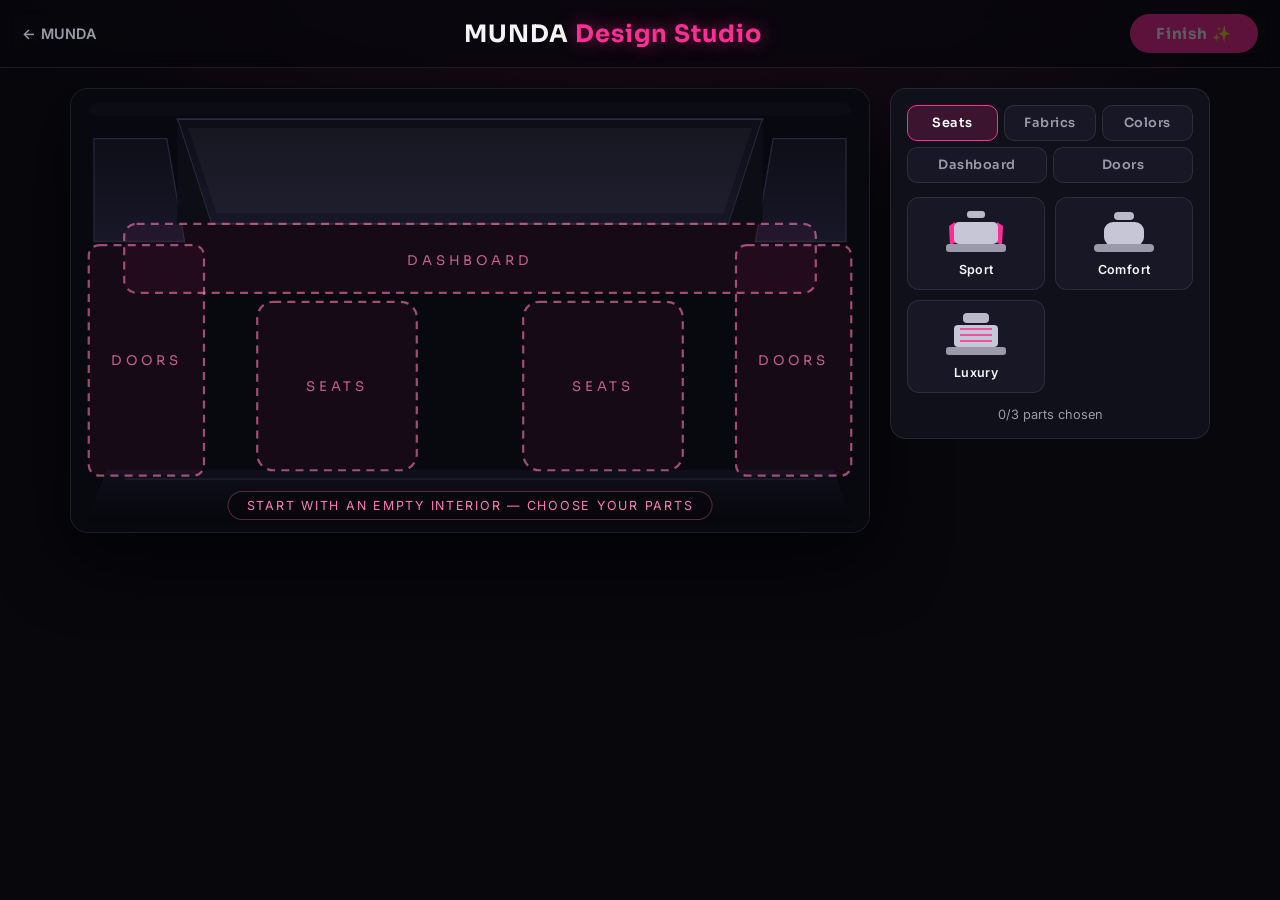
==== design.html @ 10d0bc02 "commit" ====
<!DOCTYPE html>
<html lang="en">
<head>
  <meta charset="UTF-8" />
  <meta name="viewport" content="width=device-width, initial-scale=1.0" />
  <title>Design Your Car Interior — MUNDA</title>
  <meta name="description" content="MUNDA Design Studio — design your own car interior: choose seats, fabrics, colors, dashboards and door panels. Your MUNDA Interior!" />
  <link rel="icon" type="image/png" href="assets/img/logo/favicon.png" />

  <link rel="preconnect" href="https://fonts.googleapis.com" />
  <link rel="preconnect" href="https://fonts.gstatic.com" crossorigin />
  <link href="https://fonts.googleapis.com/css2?family=Sora:wght@300;400;500;600;700;800&family=Inter:wght@300;400;500;600&display=swap" rel="stylesheet" />

  <link rel="stylesheet" href="assets/css/design.css" />
</head>
<body>

  <!-- ===== Top bar ===== -->
  <header class="topbar">
    <a href="index.html" class="topbar__back">← MUNDA</a>
    <h1 class="topbar__title">MUNDA <span>Design Studio</span></h1>
    <button class="finish-btn" id="finishBtn" disabled>Finish ✨</button>
  </header>

  <!-- ===== Studio ===== -->
  <main class="studio">

    <!-- preview -->
    <div class="preview">
      <div class="preview__ambient" id="ambient"></div>

      <svg id="studioSvg" viewBox="0 0 900 500" preserveAspectRatio="xMidYMid meet">
        <defs>
          <linearGradient id="glassGrad" x1="0" y1="0" x2="0" y2="1">
            <stop offset="0" stop-color="#0e0e18" />
            <stop offset="1" stop-color="#171727" />
          </linearGradient>
          <linearGradient id="floorGrad" x1="0" y1="0" x2="0" y2="1">
            <stop offset="0" stop-color="#10101c" />
            <stop offset="1" stop-color="#06060b" />
          </linearGradient>
          <linearGradient id="dashGrad" x1="0" y1="0" x2="0" y2="1">
            <stop offset="0" stop-color="#1a1a2a" />
            <stop offset="1" stop-color="#10101a" />
          </linearGradient>

          <!-- fabrics -->
          <pattern id="pat-solid" width="20" height="20" patternUnits="userSpaceOnUse">
            <rect width="20" height="20" fill="#181826" />
          </pattern>
          <pattern id="pat-carbon" width="34" height="30" patternUnits="userSpaceOnUse">
            <rect width="34" height="30" fill="#12121e" />
            <path d="M17 0 L34 10 L34 20 L17 30 L0 20 L0 10 Z" fill="var(--acc)" opacity="0.45" />
            <path d="M17 15 L29 21 L29 26 L17 32 L5 26 L5 21 Z" fill="var(--acc)" opacity="0.22" />
          </pattern>
          <pattern id="pat-quilt" width="36" height="36" patternUnits="userSpaceOnUse">
            <rect width="36" height="36" fill="#141420" />
            <path d="M0 18 L18 0 L36 18 L18 36 Z" fill="none" stroke="var(--acc)" stroke-width="1.6" opacity="0.5" />
          </pattern>
          <pattern id="pat-mesh" width="22" height="22" patternUnits="userSpaceOnUse">
            <rect width="22" height="22" fill="#12121e" />
            <circle cx="11" cy="11" r="3.6" fill="var(--acc)" opacity="0.55" />
          </pattern>
        </defs>

        <!-- ===== cabin base (empty interior) ===== -->
        <rect width="900" height="500" fill="#08080f" />
        <!-- headliner -->
        <rect x="20" y="16" width="860" height="14" rx="7" fill="#0c0c15" />
        <!-- windshield -->
        <path d="M120 34 L780 34 L742 152 L158 152 Z" fill="url(#glassGrad)" stroke="#2a2a40" stroke-width="2" />
        <path d="M132 44 L768 44 L736 140 L164 140 Z" fill="rgba(255,255,255,0.035)" />
        <!-- side windows -->
        <path d="M26 56 L108 56 L128 172 L26 172 Z" fill="url(#glassGrad)" stroke="#26263a" stroke-width="1.5" />
        <path d="M792 56 L874 56 L874 172 L772 172 Z" fill="url(#glassGrad)" stroke="#26263a" stroke-width="1.5" />
        <!-- A pillars -->
        <path d="M120 34 L158 152 L120 152 Z" fill="#0d0d16" />
        <path d="M780 34 L742 152 L780 152 Z" fill="#0d0d16" />
        <!-- floor -->
        <path d="M40 430 L860 430 L882 490 L18 490 Z" fill="url(#floorGrad)" />
        <path d="M60 440 L840 440" stroke="#1c1c2a" stroke-width="2" />

        <!-- ===== empty placeholders (dashed pink) ===== -->
        <g id="phDash">
          <rect x="60" y="152" width="780" height="78" rx="14" class="ph" />
          <text x="450" y="199" class="ph-label">DASHBOARD</text>
        </g>
        <g id="phSeats">
          <rect x="210" y="240" width="180" height="190" rx="18" class="ph" />
          <rect x="510" y="240" width="180" height="190" rx="18" class="ph" />
          <text x="300" y="341" class="ph-label">SEATS</text>
          <text x="600" y="341" class="ph-label">SEATS</text>
        </g>
        <g id="phDoors">
          <rect x="20" y="176" width="130" height="260" rx="12" class="ph" />
          <rect x="750" y="176" width="130" height="260" rx="12" class="ph" />
          <text x="85" y="311" class="ph-label">DOORS</text>
          <text x="815" y="311" class="ph-label">DOORS</text>
        </g>

        <!-- ===== SEATS variants ===== -->
        <g class="seatvar" data-var="sport" style="display:none">
          <g transform="translate(300 340)">
            <g transform="translate(-85 -95)">
              <rect x="42" y="2" width="86" height="26" rx="10" class="fabric" />
              <path d="M6 34 L-8 42 L-6 150 L14 144 Z" class="acc" />
              <path d="M164 34 L178 42 L176 150 L156 144 Z" class="acc" />
              <rect x="10" y="36" width="150" height="106" rx="14" class="fabric" />
              <rect x="2" y="146" width="166" height="40" rx="10" class="fabric" />
            </g>
          </g>
          <g transform="translate(600 340)">
            <g transform="translate(-85 -95)">
              <rect x="42" y="2" width="86" height="26" rx="10" class="fabric" />
              <path d="M6 34 L-8 42 L-6 150 L14 144 Z" class="acc" />
              <path d="M164 34 L178 42 L176 150 L156 144 Z" class="acc" />
              <rect x="10" y="36" width="150" height="106" rx="14" class="fabric" />
              <rect x="2" y="146" width="166" height="40" rx="10" class="fabric" />
            </g>
          </g>
        </g>

        <g class="seatvar" data-var="comfort" style="display:none">
          <g transform="translate(300 340)">
            <g transform="translate(-85 -95)">
              <rect x="36" y="4" width="98" height="28" rx="13" class="fabric" />
              <rect x="14" y="36" width="142" height="108" rx="20" class="fabric" />
              <rect x="0" y="146" width="170" height="42" rx="16" class="fabric" />
            </g>
          </g>
          <g transform="translate(600 340)">
            <g transform="translate(-85 -95)">
              <rect x="36" y="4" width="98" height="28" rx="13" class="fabric" />
              <rect x="14" y="36" width="142" height="108" rx="20" class="fabric" />
              <rect x="0" y="146" width="170" height="42" rx="16" class="fabric" />
            </g>
          </g>
        </g>

        <g class="seatvar" data-var="luxury" style="display:none">
          <g transform="translate(300 340)">
            <g transform="translate(-85 -95)">
              <rect x="30" y="-10" width="110" height="42" rx="14" class="fabric" />
              <rect x="12" y="36" width="146" height="108" rx="14" class="fabric" />
              <path d="M34 60 L150 60 M34 84 L150 84 M34 108 L150 108 M34 132 L150 132" class="stitch" />
              <rect x="2" y="146" width="166" height="40" rx="10" class="fabric" />
            </g>
          </g>
          <g transform="translate(600 340)">
            <g transform="translate(-85 -95)">
              <rect x="30" y="-10" width="110" height="42" rx="14" class="fabric" />
              <rect x="12" y="36" width="146" height="108" rx="14" class="fabric" />
              <path d="M34 60 L150 60 M34 84 L150 84 M34 108 L150 108 M34 132 L150 132" class="stitch" />
              <rect x="2" y="146" width="166" height="40" rx="10" class="fabric" />
            </g>
          </g>
        </g>

        <!-- ===== DASHBOARD variants ===== -->
        <g class="dashvar" data-var="minimal" style="display:none">
          <path d="M60 150 L840 150 L820 168 L80 168 Z" fill="#14141f" stroke="#26263a" stroke-width="1.5" />
          <rect x="60" y="168" width="780" height="62" rx="10" fill="url(#dashGrad)" stroke="#2a2a40" stroke-width="2" />
          <!-- instrument cluster -->
          <rect x="160" y="176" width="210" height="40" rx="9" fill="#0b0b13" stroke="#2e2e46" />
          <circle cx="192" cy="196" r="12" fill="#14141f" stroke="#3a3a55" />
          <circle cx="232" cy="196" r="12" fill="#14141f" stroke="#3a3a55" />
          <rect x="258" y="188" width="66" height="16" rx="4" fill="rgba(255,255,255,0.07)" />
          <!-- steering wheel -->
          <circle cx="320" cy="196" r="38" fill="none" stroke="#2c2c42" stroke-width="11" />
          <path d="M320 158 L320 234 M282 196 L358 196" stroke="#2c2c42" stroke-width="5" />
          <circle cx="320" cy="196" r="11" fill="#1a1a28" stroke="#3a3a55" />
          <!-- vents -->
          <rect x="418" y="180" width="36" height="14" rx="7" fill="#0b0b13" stroke="#2e2e46" />
          <rect x="462" y="180" width="36" height="14" rx="7" fill="#0b0b13" stroke="#2e2e46" />
          <!-- center screen -->
          <rect x="520" y="174" width="220" height="46" rx="8" fill="#0b0b13" stroke="#2e2e46" />
          <rect x="534" y="186" width="96" height="22" rx="4" fill="rgba(255,255,255,0.08)" />
          <rect x="640" y="186" width="86" height="22" rx="4" fill="rgba(255,45,149,0.18)" />
          <!-- glovebox -->
          <path d="M762 176 L762 226" stroke="#232338" stroke-width="2" />
          <rect x="768" y="198" width="50" height="12" rx="6" fill="#14141f" stroke="#2e2e46" />
          <!-- ambient strip -->
          <rect x="70" y="214" width="760" height="9" rx="4.5" class="accstrip" />
        </g>

        <g class="dashvar" data-var="sporty" style="display:none">
          <path d="M60 150 L840 150 L820 168 L80 168 Z" fill="#14141f" stroke="#26263a" stroke-width="1.5" />
          <rect x="60" y="168" width="780" height="62" rx="10" fill="url(#dashGrad)" stroke="#2a2a40" stroke-width="2" />
          <!-- cluster -->
          <rect x="160" y="176" width="200" height="40" rx="9" fill="#0b0b13" stroke="#2e2e46" />
          <circle cx="192" cy="196" r="11" fill="#14141f" stroke="#3a3a55" />
          <circle cx="228" cy="196" r="11" fill="#14141f" stroke="#3a3a55" />
          <rect x="252" y="186" width="60" height="20" rx="4" fill="rgba(255,255,255,0.08)" />
          <!-- flat-bottom wheel -->
          <path d="M282 196 A38 38 0 0 1 358 196 L358 220 Q320 226 282 220 Z" fill="none" stroke="#2c2c42" stroke-width="11" />
          <path d="M320 158 L320 196 M282 196 L358 196" stroke="#2c2c42" stroke-width="5" />
          <circle cx="320" cy="196" r="11" fill="#1a1a28" stroke="#3a3a55" />
          <!-- vents -->
          <circle cx="430" cy="189" r="8" fill="#0b0b13" stroke="#2e2e46" />
          <circle cx="462" cy="189" r="8" fill="#0b0b13" stroke="#2e2e46" />
          <circle cx="494" cy="189" r="8" fill="#0b0b13" stroke="#2e2e46" />
          <!-- screen -->
          <rect x="520" y="174" width="230" height="46" rx="8" fill="#0b0b13" stroke="#2e2e46" />
          <rect x="534" y="186" width="200" height="22" rx="4" fill="rgba(255,45,149,0.14)" />
          <!-- ambient strip -->
          <rect x="70" y="214" width="760" height="9" rx="4.5" class="accstrip" />
        </g>

        <g class="dashvar" data-var="classic" style="display:none">
          <path d="M60 150 L840 150 L820 168 L80 168 Z" fill="#14141f" stroke="#26263a" stroke-width="1.5" />
          <rect x="60" y="168" width="780" height="62" rx="10" fill="url(#dashGrad)" stroke="#2a2a40" stroke-width="2" />
          <!-- wood trim -->
          <rect x="60" y="170" width="780" height="9" class="wood" />
          <!-- analog cluster -->
          <rect x="160" y="182" width="210" height="38" rx="9" fill="#0b0b13" stroke="#2e2e46" />
          <circle cx="190" cy="201" r="11" fill="#14141f" stroke="#3a3a55" />
          <circle cx="226" cy="201" r="11" fill="#14141f" stroke="#3a3a55" />
          <circle cx="262" cy="201" r="11" fill="#14141f" stroke="#3a3a55" />
          <!-- classic wheel -->
          <circle cx="320" cy="201" r="36" fill="none" stroke="#2c2c42" stroke-width="8" />
          <circle cx="320" cy="201" r="13" fill="none" stroke="#3a3a55" stroke-width="2" />
          <!-- radio -->
          <rect x="430" y="186" width="60" height="18" rx="6" fill="#0b0b13" stroke="#2e2e46" />
          <!-- screen -->
          <rect x="520" y="182" width="200" height="38" rx="8" fill="#0b0b13" stroke="#2e2e46" />
          <!-- ambient strip -->
          <rect x="70" y="214" width="760" height="9" rx="4.5" class="accstrip" />
        </g>

        <!-- ===== DOOR PANEL variants ===== -->
        <g class="doorvar" data-var="modern" style="display:none">
          <!-- left door -->
          <g transform="translate(20 176)">
            <path d="M0 14 Q0 0 14 0 L116 0 Q130 0 130 14 L130 260 L0 260 Z" fill="#12121e" stroke="#26263a" stroke-width="2" />
            <rect x="4" y="4" width="122" height="8" rx="4" fill="#0e0e18" />
            <rect x="2" y="12" width="126" height="10" fill="#0a0a12" />
            <rect x="6" y="22" width="118" height="64" rx="8" fill="#171724" stroke="#26263a" />
            <rect x="20" y="92" width="128" height="26" rx="12" fill="#1e1e2e" stroke="#2e2e46" stroke-width="1.5" />
            <rect x="36" y="98" width="58" height="14" rx="7" fill="#2a2a3e" />
            <rect x="24" y="86" width="32" height="8" rx="4" fill="#1a1a28" stroke="#3a3a55" />
            <rect x="88" y="96" width="32" height="18" rx="4" fill="#14141f" stroke="#2e2e46" />
            <rect x="14" y="130" width="102" height="52" rx="10" class="fabric" />
            <circle cx="42" cy="210" r="19" fill="#0b0b13" stroke="#33334c" stroke-width="2.5" />
            <circle cx="42" cy="210" r="8" class="acc" />
            <path d="M14 226 L116 226 L110 254 L20 254 Z" fill="#0e0e18" stroke="#26263a" stroke-width="1.5" />
            <rect x="12" y="240" width="106" height="8" rx="4" class="accstrip" />
          </g>
          <!-- right door -->
          <g transform="translate(750 176)">
            <path d="M0 14 Q0 0 14 0 L116 0 Q130 0 130 14 L130 260 L0 260 Z" fill="#12121e" stroke="#26263a" stroke-width="2" />
            <rect x="4" y="4" width="122" height="8" rx="4" fill="#0e0e18" />
            <rect x="2" y="12" width="126" height="10" fill="#0a0a12" />
            <rect x="6" y="22" width="118" height="64" rx="8" fill="#171724" stroke="#26263a" />
            <rect x="-18" y="92" width="128" height="26" rx="12" fill="#1e1e2e" stroke="#2e2e46" stroke-width="1.5" />
            <rect x="36" y="98" width="58" height="14" rx="7" fill="#2a2a3e" />
            <rect x="74" y="86" width="32" height="8" rx="4" fill="#1a1a28" stroke="#3a3a55" />
            <rect x="10" y="96" width="32" height="18" rx="4" fill="#14141f" stroke="#2e2e46" />
            <rect x="14" y="130" width="102" height="52" rx="10" class="fabric" />
            <circle cx="88" cy="210" r="19" fill="#0b0b13" stroke="#33334c" stroke-width="2.5" />
            <circle cx="88" cy="210" r="8" class="acc" />
            <path d="M14 226 L116 226 L110 254 L20 254 Z" fill="#0e0e18" stroke="#26263a" stroke-width="1.5" />
            <rect x="12" y="240" width="106" height="8" rx="4" class="accstrip" />
          </g>
        </g>

        <g class="doorvar" data-var="sporty" style="display:none">
          <!-- left door -->
          <g transform="translate(20 176)">
            <path d="M0 14 Q0 0 14 0 L116 0 Q130 0 130 14 L130 260 L0 260 Z" fill="#12121e" stroke="#26263a" stroke-width="2" />
            <rect x="4" y="4" width="122" height="8" rx="4" fill="#0e0e18" />
            <path d="M6 22 L124 22 L124 96 L6 118 Z" class="fabric" />
            <rect x="20" y="92" width="128" height="26" rx="12" fill="#1e1e2e" stroke="#2e2e46" stroke-width="1.5" />
            <rect x="24" y="86" width="32" height="8" rx="4" fill="#1a1a28" stroke="#3a3a55" />
            <circle cx="42" cy="176" r="20" fill="#0b0b13" stroke="#33334c" stroke-width="2.5" />
            <circle cx="42" cy="176" r="9" class="acc" />
            <circle cx="42" cy="176" r="3" fill="#0b0b13" />
            <rect x="10" y="214" width="110" height="6" rx="3" class="accstrip" />
            <path d="M14 226 L116 226 L110 254 L20 254 Z" fill="#0e0e18" stroke="#26263a" stroke-width="1.5" />
          </g>
          <!-- right door -->
          <g transform="translate(750 176)">
            <path d="M0 14 Q0 0 14 0 L116 0 Q130 0 130 14 L130 260 L0 260 Z" fill="#12121e" stroke="#26263a" stroke-width="2" />
            <rect x="4" y="4" width="122" height="8" rx="4" fill="#0e0e18" />
            <path d="M6 22 L124 22 L124 96 L6 118 Z" class="fabric" />
            <rect x="-18" y="92" width="128" height="26" rx="12" fill="#1e1e2e" stroke="#2e2e46" stroke-width="1.5" />
            <rect x="74" y="86" width="32" height="8" rx="4" fill="#1a1a28" stroke="#3a3a55" />
            <circle cx="88" cy="176" r="20" fill="#0b0b13" stroke="#33334c" stroke-width="2.5" />
            <circle cx="88" cy="176" r="9" class="acc" />
            <circle cx="88" cy="176" r="3" fill="#0b0b13" />
            <rect x="10" y="214" width="110" height="6" rx="3" class="accstrip" />
            <path d="M14 226 L116 226 L110 254 L20 254 Z" fill="#0e0e18" stroke="#26263a" stroke-width="1.5" />
          </g>
        </g>

        <g class="doorvar" data-var="classic" style="display:none">
          <!-- left door -->
          <g transform="translate(20 176)">
            <path d="M0 14 Q0 0 14 0 L116 0 Q130 0 130 14 L130 260 L0 260 Z" fill="#12121e" stroke="#26263a" stroke-width="2" />
            <rect x="4" y="4" width="122" height="8" rx="4" fill="#0e0e18" />
            <rect x="6" y="22" width="118" height="12" class="wood" />
            <rect x="6" y="40" width="118" height="46" rx="8" fill="#171724" stroke="#26263a" />
            <rect x="20" y="92" width="128" height="26" rx="12" fill="#1e1e2e" stroke="#2e2e46" stroke-width="1.5" />
            <rect x="24" y="86" width="44" height="8" rx="4" fill="#c8c8d8" opacity="0.85" />
            <rect x="14" y="130" width="102" height="52" rx="10" class="fabric" />
            <rect x="30" y="196" width="70" height="18" rx="6" fill="#14141f" stroke="#2e2e46" />
            <rect x="12" y="232" width="106" height="8" rx="4" class="accstrip" />
          </g>
          <!-- right door -->
          <g transform="translate(750 176)">
            <path d="M0 14 Q0 0 14 0 L116 0 Q130 0 130 14 L130 260 L0 260 Z" fill="#12121e" stroke="#26263a" stroke-width="2" />
            <rect x="4" y="4" width="122" height="8" rx="4" fill="#0e0e18" />
            <rect x="6" y="22" width="118" height="12" class="wood" />
            <rect x="6" y="40" width="118" height="46" rx="8" fill="#171724" stroke="#26263a" />
            <rect x="-18" y="92" width="128" height="26" rx="12" fill="#1e1e2e" stroke="#2e2e46" stroke-width="1.5" />
            <rect x="62" y="86" width="44" height="8" rx="4" fill="#c8c8d8" opacity="0.85" />
            <rect x="14" y="130" width="102" height="52" rx="10" class="fabric" />
            <rect x="30" y="196" width="70" height="18" rx="6" fill="#14141f" stroke="#2e2e46" />
            <rect x="12" y="232" width="106" height="8" rx="4" class="accstrip" />
          </g>
        </g>
      </svg>

      <p class="preview__tag" id="previewTag">Start with an empty interior — choose your parts</p>
    </div>

    <!-- ===== panel ===== -->
    <aside class="panel">
      <div class="tabs" id="tabs">
        <button class="tab is-active" data-cat="seats">Seats</button>
        <button class="tab" data-cat="fabric">Fabrics</button>
        <button class="tab" data-cat="color">Colors</button>
        <button class="tab" data-cat="dash">Dashboard</button>
        <button class="tab" data-cat="doors">Doors</button>
      </div>
      <div class="options" id="options"></div>
      <div class="panel__status" id="status"></div>
    </aside>
  </main>

  <!-- ===== Finish overlay ===== -->
  <div class="overlay hidden" id="finishOverlay">
    <div class="overlay__box">
      <div class="overlay__sparkles" aria-hidden="true">
        <span class="sparkle" style="left:6%; top:14%; width:20px; animation-delay:0s;"></span>
        <span class="sparkle" style="left:88%; top:10%; width:24px; animation-delay:.4s;"></span>
        <span class="sparkle" style="left:12%; top:60%; width:15px; animation-delay:.9s;"></span>
        <span class="sparkle" style="left:82%; top:56%; width:18px; animation-delay:.2s;"></span>
        <span class="sparkle" style="left:50%; top:2%; width:16px; animation-delay:.6s;"></span>
        <span class="sparkle" style="left:70%; top:82%; width:13px; animation-delay:1.2s;"></span>
      </div>
      <p class="overlay__eyebrow">MUNDA DESIGN STUDIO</p>
      <h2 class="overlay__title">Your MUNDA Interior.</h2>
      <div class="overlay__car" id="overlayCar"></div>
      <div class="overlay__chips" id="chips"></div>
      <div class="overlay__actions">
        <button class="overlay__btn" id="againBtn">Start over</button>
        <a class="overlay__link" href="index.html">Back to MUNDA</a>
      </div>
    </div>
  </div>

  <script src="assets/js/design.js"></script>
</body>
</html>
---- assets/css/design.css ----
/* ===================== MUNDA Design Studio — design.css ===================== */
:root {
  --bg: #07070c;
  --surface: #10101a;
  --surface-2: #171726;
  --text: #f4f4f6;
  --muted: #9a9aaa;
  --accent: #ff2d95;
  --accent-soft: #ff7ab8;
  --accent-glow: rgba(255, 45, 149, 0.55);
  --border: rgba(255, 255, 255, 0.09);
  --font-head: 'Sora', system-ui, sans-serif;
  --font-body: 'Inter', system-ui, sans-serif;
}

* { margin: 0; padding: 0; box-sizing: border-box; }

body {
  font-family: var(--font-body);
  background:
    radial-gradient(90% 60% at 50% -10%, rgba(255, 45, 149, 0.10) 0%, transparent 60%),
    var(--bg);
  color: var(--text);
  min-height: 100vh;
  display: flex;
  flex-direction: column;
  overflow-x: hidden;
}

button { font-family: inherit; }

/* ===== Top bar ===== */
.topbar {
  display: flex;
  align-items: center;
  justify-content: space-between;
  gap: 16px;
  padding: 14px 22px;
  border-bottom: 1px solid var(--border);
  background: rgba(7, 7, 12, 0.7);
  backdrop-filter: blur(10px);
  position: sticky;
  top: 0;
  z-index: 30;
}
.topbar__back {
  color: var(--muted);
  font-size: 0.9rem;
  font-weight: 600;
  text-decoration: none;
  letter-spacing: 0.02em;
  transition: color 0.2s;
  white-space: nowrap;
}
.topbar__back:hover { color: var(--accent-soft); }
.topbar__title {
  font-family: var(--font-head);
  font-size: clamp(1.05rem, 2.6vw, 1.5rem);
  font-weight: 700;
  letter-spacing: 0.04em;
}
.topbar__title span {
  color: var(--accent);
  text-shadow: 0 0 18px var(--accent-glow);
}
.finish-btn {
  font-family: var(--font-head);
  font-weight: 700;
  font-size: 0.95rem;
  letter-spacing: 0.06em;
  color: #fff;
  background: var(--accent);
  border: none;
  border-radius: 999px;
  padding: 10px 26px;
  cursor: pointer;
  box-shadow: 0 8px 26px var(--accent-glow);
  transition: transform 0.2s, box-shadow 0.2s, opacity 0.2s;
}
.finish-btn:hover:not(:disabled) { transform: translateY(-2px); box-shadow: 0 12px 34px var(--accent-glow); }
.finish-btn:disabled { opacity: 0.35; cursor: not-allowed; box-shadow: none; }

/* ===== Studio layout ===== */
.studio {
  flex: 1;
  width: 100%;
  max-width: 1180px;
  margin: 0 auto;
  padding: 20px;
  display: grid;
  grid-template-columns: minmax(0, 1fr) 320px;
  gap: 20px;
  align-items: start;
}

/* ===== Preview ===== */
.preview {
  position: relative;
  border-radius: 18px;
  border: 1px solid var(--border);
  overflow: hidden;
  background: #08080f;
  box-shadow: 0 24px 70px rgba(0, 0, 0, 0.6);
}
#studioSvg { width: 100%; height: auto; display: block; }
.preview__ambient {
  position: absolute;
  inset: 0;
  pointer-events: none;
  opacity: 0;
  transition: opacity 0.8s ease;
}
.preview__ambient.on {
  opacity: 1;
  animation: ambientPulse 3s ease-in-out infinite;
}
@keyframes ambientPulse {
  0%, 100% { opacity: 0.5; }
  50% { opacity: 0.9; }
}
.preview__tag {
  position: absolute;
  bottom: 12px;
  left: 50%;
  transform: translateX(-50%);
  font-size: 0.78rem;
  letter-spacing: 0.14em;
  text-transform: uppercase;
  color: var(--accent-soft);
  background: rgba(7, 7, 12, 0.75);
  padding: 6px 18px;
  border-radius: 999px;
  border: 1px solid rgba(255, 122, 184, 0.3);
  white-space: nowrap;
  pointer-events: none;
}

/* placeholders */
.ph {
  fill: rgba(255, 45, 149, 0.05);
  stroke: rgba(255, 122, 184, 0.6);
  stroke-width: 2.5;
  stroke-dasharray: 9 7;
  transition: opacity 0.4s ease;
}
.ph-label {
  fill: rgba(255, 122, 184, 0.75);
  font-family: var(--font-head);
  font-size: 15px;
  letter-spacing: 0.3em;
  text-anchor: middle;
  text-transform: uppercase;
}

/* part classes */
.fabric { fill: var(--fabric, url(#pat-solid)); stroke: rgba(0, 0, 0, 0.35); stroke-width: 1.5; }
.acc { fill: var(--acc); }
.accstrip { fill: var(--acc); opacity: 0.9; }
.wood { fill: var(--acc); opacity: 0.55; }
.stitch { fill: none; stroke: var(--acc); stroke-width: 1.6; opacity: 0.7; }

/* variants appear with a quick pop */
.seatvar, .dashvar, .doorvar { animation: popIn 0.35s ease; }
@keyframes popIn {
  from { opacity: 0; transform: translateY(6px); }
  to { opacity: 1; transform: translateY(0); }
}

/* ===== Panel ===== */
.panel {
  background: var(--surface);
  border: 1px solid var(--border);
  border-radius: 16px;
  padding: 16px;
  position: sticky;
  top: 76px;
}
.tabs {
  display: flex;
  flex-wrap: wrap;
  gap: 6px;
  margin-bottom: 14px;
}
.tab {
  flex: 1;
  min-width: 86px;
  background: var(--surface-2);
  border: 1px solid var(--border);
  color: var(--muted);
  font-family: var(--font-head);
  font-size: 0.8rem;
  font-weight: 600;
  letter-spacing: 0.04em;
  border-radius: 10px;
  padding: 9px 6px;
  cursor: pointer;
  transition: border-color 0.2s, color 0.2s, background 0.2s;
}
.tab:hover { color: var(--text); border-color: rgba(255, 122, 184, 0.4); }
.tab.is-active {
  color: #fff;
  background: rgba(255, 45, 149, 0.18);
  border-color: var(--accent);
}

.options {
  display: grid;
  grid-template-columns: 1fr 1fr;
  gap: 10px;
  min-height: 140px;
}
.opt {
  display: flex;
  flex-direction: column;
  align-items: center;
  gap: 8px;
  background: var(--surface-2);
  border: 1.5px solid var(--border);
  border-radius: 12px;
  padding: 12px 8px;
  cursor: pointer;
  transition: border-color 0.2s, transform 0.15s, background 0.2s;
}
.opt:hover { transform: translateY(-2px); border-color: rgba(255, 122, 184, 0.45); }
.opt.is-active {
  border-color: var(--accent);
  background: rgba(255, 45, 149, 0.12);
  box-shadow: 0 0 18px var(--accent-glow);
}
.opt__preview { width: 64px; height: 44px; display: flex; align-items: center; justify-content: center; }
.opt__preview svg { width: 100%; height: 100%; }
.opt__label {
  font-size: 0.78rem;
  font-weight: 600;
  color: var(--text);
  letter-spacing: 0.03em;
}
.opt__swatch {
  width: 38px;
  height: 38px;
  border-radius: 50%;
  border: 3px solid rgba(255, 255, 255, 0.12);
  transition: transform 0.15s, border-color 0.2s, box-shadow 0.2s;
}
.opt.is-active .opt__swatch {
  border-color: #fff;
  box-shadow: 0 0 16px var(--accent-glow);
  transform: scale(1.1);
}
.opt.is-active .opt__preview svg { filter: drop-shadow(0 0 6px var(--accent-glow)); }

.panel__status {
  margin-top: 14px;
  font-size: 0.8rem;
  color: var(--muted);
  text-align: center;
  min-height: 1.2em;
}

/* ===== Overlay ===== */
.overlay {
  position: fixed;
  inset: 0;
  z-index: 100;
  display: flex;
  align-items: center;
  justify-content: center;
  background: rgba(5, 5, 10, 0.86);
  backdrop-filter: blur(8px);
  animation: fadeIn 0.4s ease;
}
@keyframes fadeIn { from { opacity: 0; } to { opacity: 1; } }
.overlay.hidden { display: none; }
.overlay__box {
  position: relative;
  text-align: center;
  background: linear-gradient(165deg, var(--surface-2), var(--surface));
  border: 1px solid rgba(255, 45, 149, 0.35);
  border-radius: 22px;
  padding: 40px 40px 36px;
  max-width: 560px;
  width: calc(100% - 40px);
  box-shadow: 0 0 80px var(--accent-glow);
  animation: popIn 0.45s cubic-bezier(0.2, 1.4, 0.4, 1);
}
@keyframes popIn {
  from { opacity: 0; transform: scale(0.85) translateY(14px); }
  to { opacity: 1; transform: scale(1) translateY(0); }
}
.overlay__eyebrow {
  font-family: var(--font-head);
  font-size: 0.7rem;
  letter-spacing: 0.34em;
  text-transform: uppercase;
  color: var(--accent-soft);
  margin-bottom: 10px;
}
.overlay__title {
  font-family: var(--font-head);
  font-size: clamp(1.7rem, 4.5vw, 2.3rem);
  font-weight: 800;
  line-height: 1.15;
  margin-bottom: 16px;
  background: linear-gradient(180deg, #fff 30%, var(--accent-soft) 100%);
  -webkit-background-clip: text;
  background-clip: text;
  -webkit-text-fill-color: transparent;
}
.overlay__car {
  border-radius: 14px;
  overflow: hidden;
  border: 1px solid var(--border);
  margin-bottom: 16px;
  background: #08080f;
}
.overlay__car svg { width: 100%; height: auto; display: block; }
.overlay__chips {
  display: flex;
  flex-wrap: wrap;
  justify-content: center;
  gap: 8px;
  margin-bottom: 20px;
}
.chip {
  font-size: 0.75rem;
  font-weight: 600;
  color: var(--text);
  background: var(--surface-2);
  border: 1px solid rgba(255, 122, 184, 0.35);
  border-radius: 999px;
  padding: 5px 14px;
}
.chip b { color: var(--accent-soft); font-weight: 700; }
.overlay__btn {
  display: inline-block;
  font-family: var(--font-head);
  font-weight: 700;
  font-size: 1rem;
  letter-spacing: 0.06em;
  color: #fff;
  background: var(--accent);
  border: none;
  border-radius: 999px;
  padding: 12px 34px;
  cursor: pointer;
  box-shadow: 0 10px 34px var(--accent-glow);
  transition: transform 0.2s, box-shadow 0.2s;
}
.overlay__btn:hover { transform: translateY(-2px); box-shadow: 0 14px 40px var(--accent-glow); }
.overlay__link {
  display: block;
  margin-top: 14px;
  color: var(--muted);
  font-size: 0.85rem;
  text-decoration: none;
}
.overlay__link:hover { color: var(--accent-soft); }

/* sparkles */
.sparkle { position: absolute; pointer-events: none; opacity: 0; z-index: 8; }
.sparkle svg { width: 100%; height: 100%; display: block; filter: drop-shadow(0 0 5px rgba(255, 45, 149, 0.85)); }
.overlay__box .sparkle { animation: twinkle 1.8s ease-in-out infinite; }
@keyframes twinkle {
  0%, 100% { opacity: 0; transform: scale(0.4) rotate(0deg); }
  50% { opacity: 1; transform: scale(1.1) rotate(18deg); }
}
.overlay__sparkles { position: absolute; inset: 0; pointer-events: none; }

/* ===== Responsive ===== */
@media (max-width: 900px) {
  .studio { grid-template-columns: 1fr; }
  .panel { position: static; }
}
@media (max-width: 640px) {
  .studio { padding: 12px; }
  .topbar { padding: 12px 16px; }
  .overlay__box { padding: 30px 22px; }
}
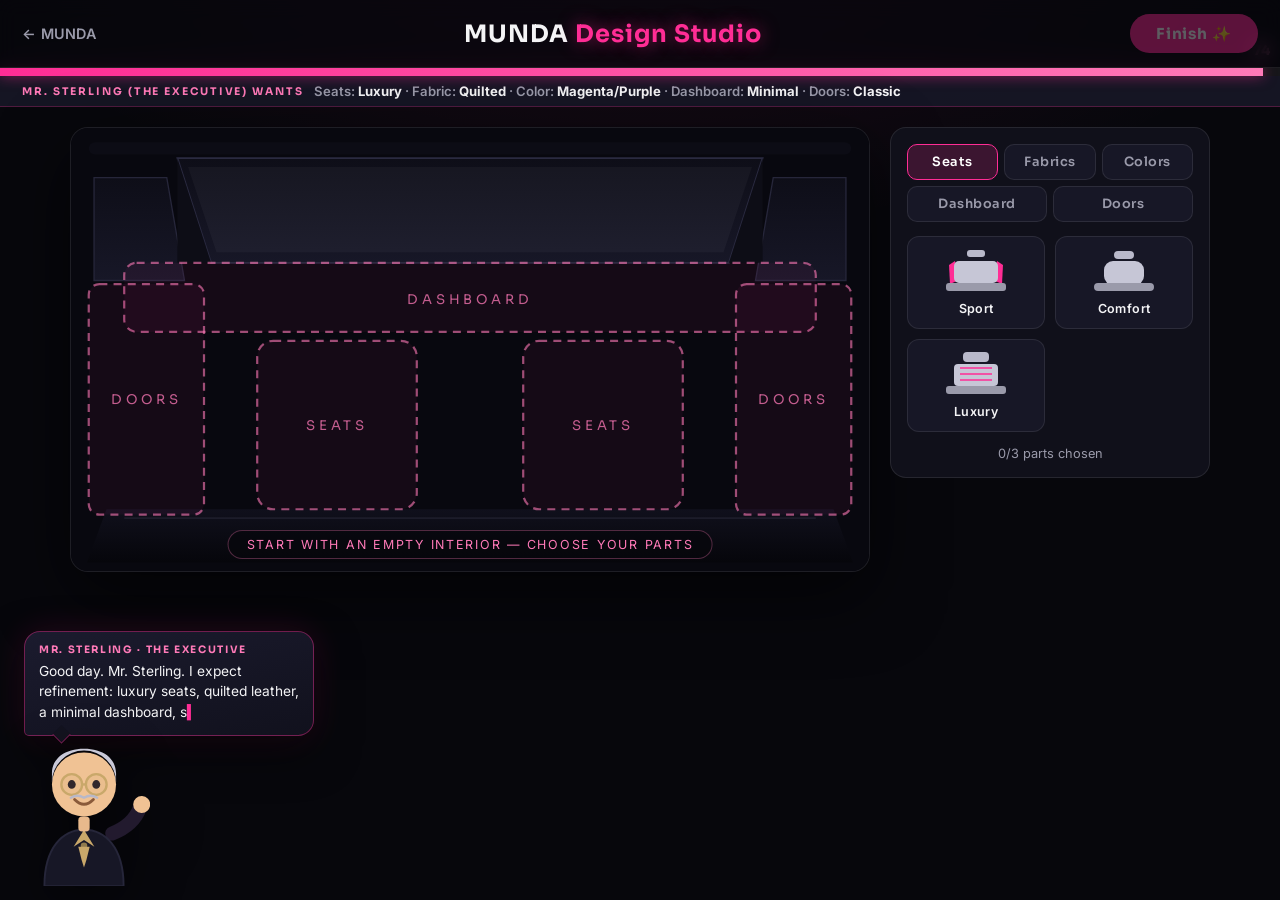
==== commit fdbdae66: "commit" ====
--- a/design.html
+++ b/design.html
@@ -21,6 +21,18 @@
     <h1 class="topbar__title">MUNDA <span>Design Studio</span></h1>
     <button class="finish-btn" id="finishBtn" disabled>Finish ✨</button>
   </header>
+
+  <!-- ===== Timer bar ===== -->
+  <div class="timerbar">
+    <div class="timerbar__fill" id="timerFill"></div>
+    <span class="timerbar__label" id="timerLabel">75</span>
+  </div>
+
+  <!-- ===== Brief bar — Luka's request, always visible while designing ===== -->
+  <div class="briefbar hidden" id="briefbar">
+    <span class="briefbar__who" id="briefWho">Luka wants</span>
+    <span class="briefbar__spec" id="briefSpec"></span>
+  </div>
 
   <!-- ===== Studio ===== -->
   <main class="studio">
@@ -337,6 +349,15 @@
     </aside>
   </main>
 
+  <!-- ===== Luka, the MUNDA designer (corner NPC) ===== -->
+  <aside class="guru" id="guru" aria-label="Luka, MUNDA interior designer">
+    <div class="guru__bubble" id="guruBubble">
+      <span class="guru__bubble-name" id="guruName"></span>
+      <p class="guru__bubble-text" id="guruText" role="status" aria-live="polite"></p>
+    </div>
+    <div class="guru__body" id="guruBody"></div>
+  </aside>
+
   <!-- ===== Finish overlay ===== -->
   <div class="overlay hidden" id="finishOverlay">
     <div class="overlay__box">
@@ -352,6 +373,35 @@
       <h2 class="overlay__title">Your MUNDA Interior.</h2>
       <div class="overlay__car" id="overlayCar"></div>
       <div class="overlay__chips" id="chips"></div>
+      <div class="verdict" id="verdictBlock">
+        <div class="verdict__head">
+          <div class="verdict__avatar" id="verdictAvatar"></div>
+          <div>
+            <p class="verdict__name" id="verdictName">Luka · MUNDA Designer</p>
+          </div>
+        </div>
+        <p class="verdict__text" id="verdictText"></p>
+        <p class="verdict__score">Score: <b id="verdictScore">0</b> <span class="verdict__bonus" id="verdictBonus">(+0 time)</span> · Best: <b id="verdictBest">0</b></p>
+      </div>
+      <div class="report hidden" id="reportBlock">
+        <p class="report__title">MUNDA Quality Report <span>by Max · Quality Monitor</span></p>
+        <div class="report__row">
+          <span class="report__label">Requirements fill</span>
+          <div class="report__track"><div class="report__fill" id="repFill"></div></div>
+          <span class="report__value" id="repFillVal">0%</span>
+        </div>
+        <div class="report__row">
+          <span class="report__label">Brightness</span>
+          <div class="report__track"><div class="report__fill" id="repBright"></div></div>
+          <span class="report__value" id="repBrightVal">0%</span>
+        </div>
+        <div class="report__row">
+          <span class="report__label">Texture quality</span>
+          <div class="report__track"><div class="report__fill" id="repTexture"></div></div>
+          <span class="report__value" id="repTextureVal">0%</span>
+        </div>
+        <p class="report__overall">Overall: <b id="repGrade">—</b><span id="repOverall">0/100</span></p>
+      </div>
       <div class="overlay__actions">
         <button class="overlay__btn" id="againBtn">Start over</button>
         <a class="overlay__link" href="index.html">Back to MUNDA</a>
@@ -359,6 +409,27 @@
     </div>
   </div>
 
+  <!-- ===== Time's up overlay ===== -->
+  <div class="overlay hidden" id="timeOverlay">
+    <div class="overlay__box">
+      <p class="overlay__eyebrow">MUNDA DESIGN STUDIO</p>
+      <h2 class="overlay__title">Time's up!</h2>
+      <div class="verdict">
+        <div class="verdict__head">
+          <div class="verdict__avatar" id="timeAvatar"></div>
+          <div>
+            <p class="verdict__name" id="timeName">Luka · MUNDA Designer</p>
+          </div>
+        </div>
+        <p class="verdict__text" id="timeVerdictText"></p>
+      </div>
+      <div class="overlay__actions">
+        <button class="overlay__btn" id="timeAgainBtn">Try again</button>
+        <a class="overlay__link" href="index.html">Back to MUNDA</a>
+      </div>
+    </div>
+  </div>
+
   <script src="assets/js/design.js"></script>
 </body>
 </html>
--- a/assets/css/design.css
+++ b/assets/css/design.css
@@ -366,6 +366,171 @@
 }
 .overlay__sparkles { position: absolute; inset: 0; pointer-events: none; }
 
+/* ===== Timer bar ===== */
+.timerbar {
+  position: relative;
+  height: 8px;
+  background: rgba(255, 255, 255, 0.06);
+}
+.timerbar__fill {
+  height: 100%;
+  width: 100%;
+  background: linear-gradient(90deg, var(--accent), #ff7ab8);
+  box-shadow: 0 0 14px var(--accent-glow);
+  transition: width 1s linear;
+}
+.timerbar__fill.danger { background: #ff3b3b; box-shadow: 0 0 14px rgba(255, 59, 59, 0.6); }
+.timerbar__label {
+  position: absolute;
+  right: 10px;
+  top: -26px;
+  font-family: var(--font-head);
+  font-weight: 800;
+  font-size: 0.85rem;
+  color: var(--accent-soft);
+}
+
+/* ===== Brief bar — Luka's request stays visible the whole time ===== */
+.briefbar {
+  display: flex;
+  align-items: center;
+  flex-wrap: wrap;
+  gap: 4px 10px;
+  padding: 7px 22px;
+  background: rgba(23, 23, 38, 0.9);
+  border-bottom: 1px solid rgba(255, 45, 149, 0.25);
+  font-size: 0.82rem;
+}
+.briefbar.hidden { display: none; }
+.briefbar__who {
+  font-family: var(--font-head);
+  font-size: 0.66rem;
+  font-weight: 700;
+  letter-spacing: 0.18em;
+  text-transform: uppercase;
+  color: var(--accent-soft);
+}
+.briefbar__spec { color: var(--muted); font-weight: 600; }
+.briefbar__spec b { color: var(--text); font-weight: 700; }
+
+/* ===== Luka, the MUNDA designer (corner NPC) ===== */
+.guru {
+  position: fixed;
+  left: 18px;
+  bottom: 14px;
+  z-index: 110;
+  width: 132px;
+  transform: translateX(-135%);
+  pointer-events: none;
+}
+.guru.in { animation: guruIn 0.8s cubic-bezier(0.2, 1.3, 0.35, 1) forwards; }
+@keyframes guruIn {
+  from { transform: translateX(-135%); }
+  to { transform: translateX(0); }
+}
+.guru__body {
+  width: 100%;
+  transform-origin: 50% 100%;
+  animation: guruBob 3s ease-in-out infinite;
+}
+.guru__body svg {
+  width: 100%;
+  height: auto;
+  display: block;
+  filter: drop-shadow(0 12px 26px rgba(0, 0, 0, 0.55));
+}
+@keyframes guruBob {
+  0%, 100% { transform: translateY(0); }
+  50% { transform: translateY(-5px); }
+}
+.guru__bubble {
+  position: absolute;
+  bottom: calc(100% - 10px);
+  left: 6px;
+  width: min(290px, calc(100vw - 90px));
+  background: linear-gradient(165deg, #1b1b2e, #11111d);
+  border: 1px solid rgba(255, 45, 149, 0.4);
+  border-radius: 16px 16px 16px 5px;
+  padding: 11px 14px 12px;
+  box-shadow: 0 16px 44px rgba(0, 0, 0, 0.55), 0 0 34px rgba(255, 45, 149, 0.14);
+  opacity: 0;
+  transform: translateY(12px) scale(0.9);
+  transform-origin: 12% 100%;
+  transition: opacity 0.28s ease, transform 0.28s cubic-bezier(0.2, 1.2, 0.4, 1);
+}
+.guru__bubble.show { opacity: 1; transform: none; }
+.guru__bubble::after {
+  content: '';
+  position: absolute;
+  left: 30px;
+  bottom: -6px;
+  width: 12px;
+  height: 12px;
+  background: #13131f;
+  border-right: 1px solid rgba(255, 45, 149, 0.4);
+  border-bottom: 1px solid rgba(255, 45, 149, 0.4);
+  transform: rotate(45deg);
+}
+.guru__bubble-name {
+  display: block;
+  font-family: var(--font-head);
+  font-size: 0.64rem;
+  font-weight: 700;
+  letter-spacing: 0.16em;
+  text-transform: uppercase;
+  color: var(--accent-soft);
+  margin-bottom: 5px;
+}
+.guru__bubble-text { font-size: 0.86rem; line-height: 1.5; color: var(--text); }
+.guru__bubble-text.typing::after { content: '▍'; color: var(--accent); animation: caret 0.75s steps(1) infinite; }
+@keyframes caret { 50% { opacity: 0; } }
+
+/* ===== Luka's verdict (in end overlays) ===== */
+.verdict {
+  text-align: left;
+  background: rgba(255, 45, 149, 0.06);
+  border: 1px solid rgba(255, 45, 149, 0.3);
+  border-radius: 14px;
+  padding: 12px 14px;
+  margin-bottom: 16px;
+}
+.verdict__head { display: flex; align-items: center; gap: 10px; }
+.verdict__avatar { width: 52px; height: 62px; flex: none; }
+.verdict__avatar svg { width: 100%; height: 100%; }
+.verdict__name { font-family: var(--font-head); font-weight: 700; font-size: 0.8rem; }
+.verdict__text { margin-top: 9px; font-size: 0.86rem; line-height: 1.5; color: #e8e8ee; }
+.verdict__score { margin-top: 9px; font-size: 0.85rem; color: var(--muted); }
+.verdict__score b { color: var(--accent-soft); font-family: var(--font-head); }
+.verdict__bonus { color: #6cf08f; }
+
+/* ===== MUNDA Quality Report (by Max, Quality Monitor) ===== */
+.report {
+  text-align: left;
+  margin-bottom: 16px;
+  padding: 13px 14px;
+  border-radius: 14px;
+  background: rgba(255, 255, 255, 0.03);
+  border: 1px solid rgba(255, 255, 255, 0.1);
+}
+.report.hidden { display: none; }
+.report__title {
+  font-family: var(--font-head);
+  font-size: 0.66rem;
+  font-weight: 700;
+  letter-spacing: 0.2em;
+  text-transform: uppercase;
+  color: var(--accent-soft);
+  margin-bottom: 11px;
+}
+.report__title span { color: var(--muted); font-weight: 600; letter-spacing: 0.08em; }
+.report__row { display: flex; align-items: center; gap: 10px; margin-bottom: 9px; }
+.report__label { width: 130px; flex: none; font-size: 0.72rem; font-weight: 600; color: var(--muted); }
+.report__track { flex: 1; height: 8px; border-radius: 99px; background: rgba(255, 255, 255, 0.08); overflow: hidden; }
+.report__fill { height: 100%; width: 0; border-radius: 99px; transition: width 0.7s cubic-bezier(0.2, 0.8, 0.3, 1); }
+.report__value { width: 42px; flex: none; text-align: right; font-family: var(--font-head); font-weight: 700; font-size: 0.8rem; color: var(--text); }
+.report__overall { margin-top: 11px; font-size: 0.8rem; color: var(--muted); }
+.report__overall b { font-family: var(--font-head); font-size: 1.05rem; margin-right: 5px; }
+
 /* ===== Responsive ===== */
 @media (max-width: 900px) {
   .studio { grid-template-columns: 1fr; }
@@ -375,4 +540,11 @@
   .studio { padding: 12px; }
   .topbar { padding: 12px 16px; }
   .overlay__box { padding: 30px 22px; }
-}
+  .guru { left: 8px; bottom: 8px; width: 88px; }
+  .guru__bubble { width: min(240px, calc(100vw - 60px)); padding: 9px 12px 10px; }
+  .guru__bubble-text { font-size: 0.8rem; }
+  .briefbar { padding: 6px 16px; font-size: 0.74rem; }
+}
+@media (max-height: 600px) {
+  .guru { width: 64px; }
+}
